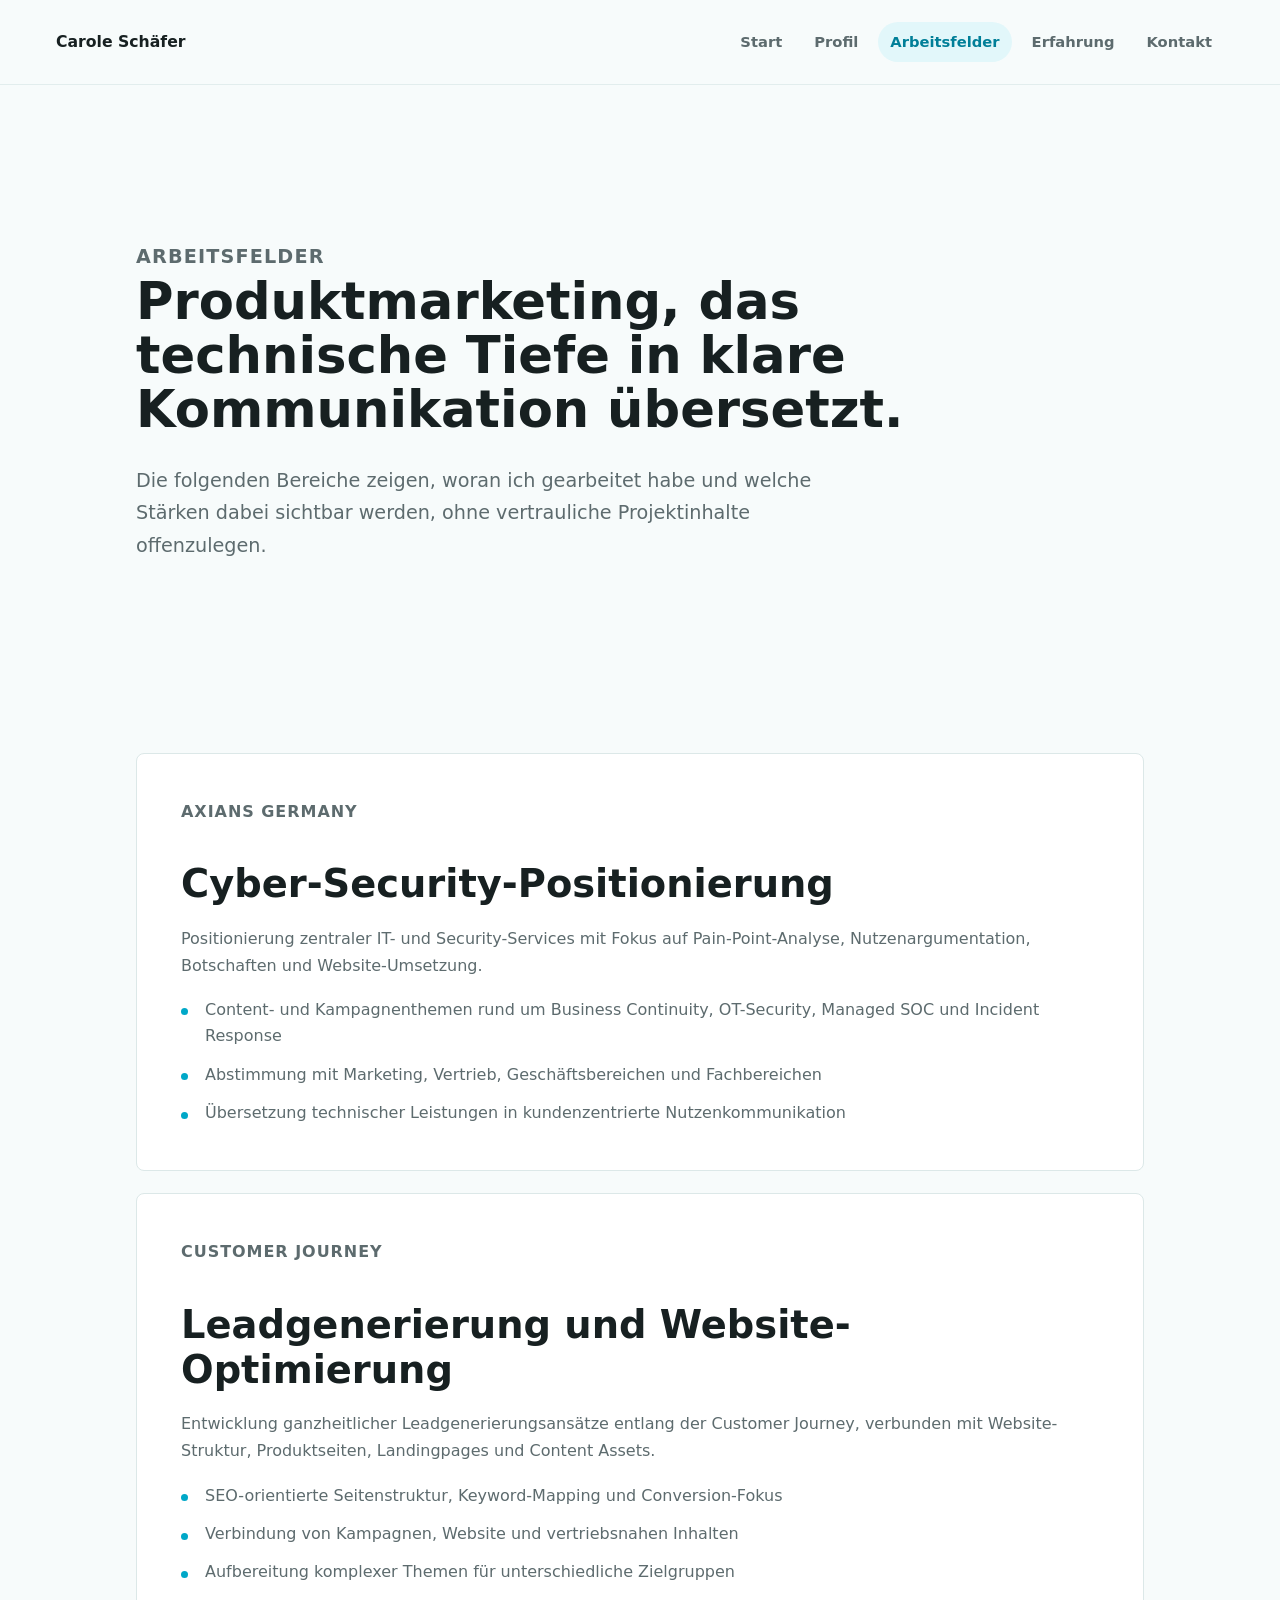
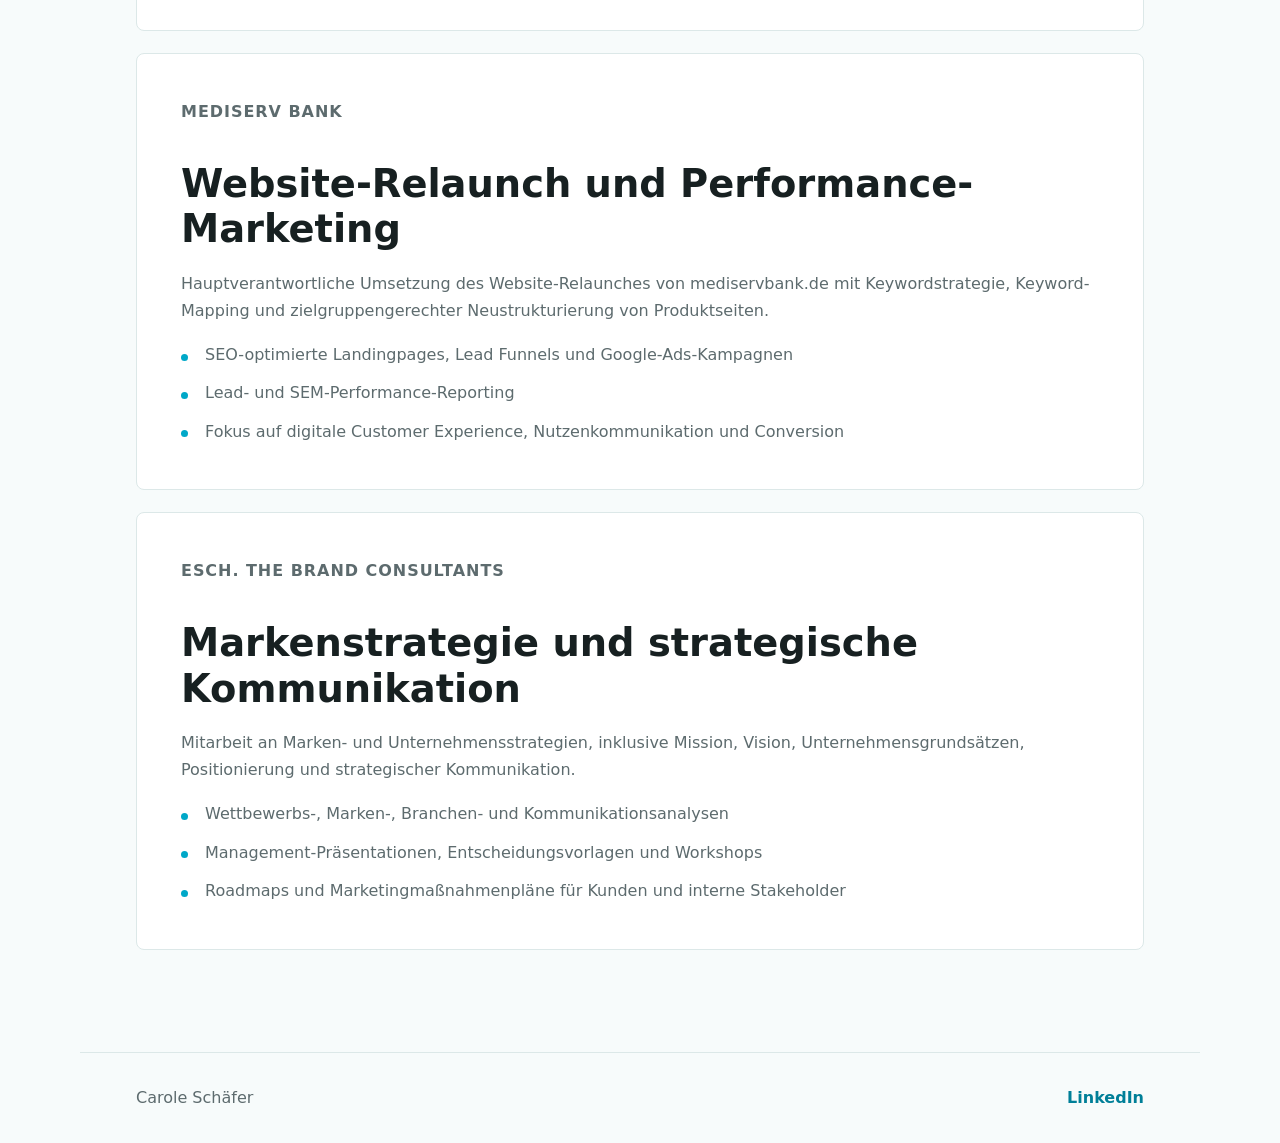
==== arbeitsfelder.html @ c72635a1 "Build static portfolio website" ====
<!doctype html>
<html lang="de">
  <head>
    <meta charset="utf-8">
    <meta name="viewport" content="width=device-width, initial-scale=1">
    <title>Arbeitsfelder | Carole Schäfer</title>
    <meta name="description" content="Ausgewählte Arbeitsfelder von Carole Schäfer in Produktmarketing, Cyber Security, Leadgenerierung, Website-Optimierung und Markenstrategie.">
    <link rel="stylesheet" href="styles.css">
  </head>
  <body>
    <header class="site-header">
      <a class="brand" href="index.html" aria-label="Startseite">Carole Schäfer</a>
      <nav class="site-nav" aria-label="Hauptnavigation">
        <a href="index.html">Start</a>
        <a href="profil.html">Profil</a>
        <a class="active" href="arbeitsfelder.html">Arbeitsfelder</a>
        <a href="erfahrung.html">Erfahrung</a>
        <a href="kontakt.html">Kontakt</a>
      </nav>
    </header>

    <main>
      <section class="page-hero">
        <p class="eyebrow">Arbeitsfelder</p>
        <h1>Produktmarketing, das technische Tiefe in klare Kommunikation übersetzt.</h1>
        <p>Die folgenden Bereiche zeigen, woran ich gearbeitet habe und welche Stärken dabei sichtbar werden, ohne vertrauliche Projektinhalte offenzulegen.</p>
      </section>

      <section class="section work-stack">
        <article class="work-item" id="cyber-security">
          <p class="section-kicker">Axians Germany</p>
          <h2>Cyber-Security-Positionierung</h2>
          <p>Positionierung zentraler IT- und Security-Services mit Fokus auf Pain-Point-Analyse, Nutzenargumentation, Botschaften und Website-Umsetzung.</p>
          <ul class="check-list">
            <li>Content- und Kampagnenthemen rund um Business Continuity, OT-Security, Managed SOC und Incident Response</li>
            <li>Abstimmung mit Marketing, Vertrieb, Geschäftsbereichen und Fachbereichen</li>
            <li>Übersetzung technischer Leistungen in kundenzentrierte Nutzenkommunikation</li>
          </ul>
        </article>

        <article class="work-item" id="leadgenerierung">
          <p class="section-kicker">Customer Journey</p>
          <h2>Leadgenerierung und Website-Optimierung</h2>
          <p>Entwicklung ganzheitlicher Leadgenerierungsansätze entlang der Customer Journey, verbunden mit Website-Struktur, Produktseiten, Landingpages und Content Assets.</p>
          <ul class="check-list">
            <li>SEO-orientierte Seitenstruktur, Keyword-Mapping und Conversion-Fokus</li>
            <li>Verbindung von Kampagnen, Website und vertriebsnahen Inhalten</li>
            <li>Aufbereitung komplexer Themen für unterschiedliche Zielgruppen</li>
          </ul>
        </article>

        <article class="work-item" id="mediserv">
          <p class="section-kicker">mediserv Bank</p>
          <h2>Website-Relaunch und Performance-Marketing</h2>
          <p>Hauptverantwortliche Umsetzung des Website-Relaunches von mediservbank.de mit Keywordstrategie, Keyword-Mapping und zielgruppengerechter Neustrukturierung von Produktseiten.</p>
          <ul class="check-list">
            <li>SEO-optimierte Landingpages, Lead Funnels und Google-Ads-Kampagnen</li>
            <li>Lead- und SEM-Performance-Reporting</li>
            <li>Fokus auf digitale Customer Experience, Nutzenkommunikation und Conversion</li>
          </ul>
        </article>

        <article class="work-item" id="esch">
          <p class="section-kicker">ESCH. The Brand Consultants</p>
          <h2>Markenstrategie und strategische Kommunikation</h2>
          <p>Mitarbeit an Marken- und Unternehmensstrategien, inklusive Mission, Vision, Unternehmensgrundsätzen, Positionierung und strategischer Kommunikation.</p>
          <ul class="check-list">
            <li>Wettbewerbs-, Marken-, Branchen- und Kommunikationsanalysen</li>
            <li>Management-Präsentationen, Entscheidungsvorlagen und Workshops</li>
            <li>Roadmaps und Marketingmaßnahmenpläne für Kunden und interne Stakeholder</li>
          </ul>
        </article>
      </section>
    </main>

    <footer class="site-footer">
      <p>Carole Schäfer</p>
      <a href="https://www.linkedin.com/in/carole-schaefer/">LinkedIn</a>
    </footer>
  </body>
</html>
---- styles.css ----
:root {
  --bg: #f7fbfb;
  --surface: #ffffff;
  --text: #172021;
  --muted: #5d6b6e;
  --line: #dce8e8;
  --accent: #00a8c8;
  --accent-deep: #007f98;
  --accent-soft: #e2f7fa;
  --shadow: 0 24px 70px rgba(20, 54, 58, 0.1);
  --font-sans: ui-sans-serif, system-ui, -apple-system, BlinkMacSystemFont, "Segoe UI", Arial, sans-serif;
  --max: 1120px;
}

* {
  box-sizing: border-box;
}

html {
  scroll-behavior: smooth;
}

body {
  margin: 0;
  background: var(--bg);
  color: var(--text);
  font-family: var(--font-sans);
  font-size: 16px;
  line-height: 1.65;
  text-rendering: optimizeLegibility;
  -webkit-font-smoothing: antialiased;
}

img {
  display: block;
  max-width: 100%;
}

a {
  color: inherit;
}

.site-header {
  align-items: center;
  background: rgba(247, 251, 251, 0.92);
  backdrop-filter: blur(18px);
  border-bottom: 1px solid rgba(220, 232, 232, 0.78);
  display: flex;
  gap: 28px;
  justify-content: space-between;
  margin: 0 auto;
  max-width: 100%;
  padding: 22px clamp(20px, 5vw, 56px);
  position: sticky;
  top: 0;
  z-index: 10;
}

.brand {
  color: var(--text);
  font-size: 0.98rem;
  font-weight: 720;
  letter-spacing: 0;
  text-decoration: none;
  white-space: nowrap;
}

.site-nav {
  align-items: center;
  display: flex;
  flex-wrap: wrap;
  gap: 8px;
  justify-content: flex-end;
}

.site-nav a {
  border-radius: 999px;
  color: var(--muted);
  font-size: 0.92rem;
  font-weight: 620;
  padding: 8px 12px;
  text-decoration: none;
}

.site-nav a:hover,
.site-nav a.active {
  background: var(--accent-soft);
  color: var(--accent-deep);
}

.hero,
.page-hero,
.contact-hero,
.section,
.site-footer {
  margin: 0 auto;
  max-width: var(--max);
  padding-left: clamp(20px, 5vw, 56px);
  padding-right: clamp(20px, 5vw, 56px);
}

.hero {
  align-items: center;
  display: grid;
  gap: clamp(36px, 7vw, 88px);
  grid-template-columns: minmax(0, 1.08fr) minmax(280px, 0.72fr);
  min-height: calc(100vh - 84px);
  padding-bottom: clamp(56px, 8vw, 92px);
  padding-top: clamp(56px, 8vw, 92px);
}

.hero-copy h1,
.page-hero h1,
.contact-hero h1 {
  font-family: var(--font-sans);
  font-size: clamp(2.55rem, 4.8vw, 4.55rem);
  font-weight: 700;
  letter-spacing: 0;
  line-height: 1.06;
  margin: 0;
  overflow-wrap: break-word;
}

.hero-copy h1 {
  max-width: 820px;
}

.page-hero h1,
.contact-hero h1 {
  font-size: clamp(2.35rem, 4vw, 3.95rem);
  max-width: 940px;
}

.eyebrow,
.section-kicker {
  color: var(--accent-deep);
  font-size: 0.78rem;
  font-weight: 760;
  letter-spacing: 0.06em;
  margin: 0 0 18px;
  text-transform: uppercase;
}

.hero-text,
.page-hero p,
.contact-hero p {
  color: var(--muted);
  font-size: clamp(1.05rem, 1.55vw, 1.2rem);
  line-height: 1.7;
  margin: 28px 0 0;
  max-width: 700px;
}

.hero-actions {
  display: flex;
  flex-wrap: wrap;
  gap: 12px;
  margin-top: 34px;
}

.button {
  align-items: center;
  border: 1px solid transparent;
  border-radius: 999px;
  display: inline-flex;
  font-weight: 700;
  justify-content: center;
  min-height: 48px;
  padding: 12px 20px;
  text-decoration: none;
  transition: transform 180ms ease, border-color 180ms ease, background 180ms ease;
}

.button:hover {
  transform: translateY(-1px);
}

.button.primary {
  background: var(--text);
  color: white;
}

.button.secondary {
  border-color: var(--line);
  color: var(--text);
}

.portrait-frame {
  background: linear-gradient(135deg, var(--accent-soft), #ffffff 62%);
  border: 1px solid var(--line);
  border-radius: 8px;
  box-shadow: var(--shadow);
  margin: 0;
  overflow: hidden;
  padding: 12px;
}

.portrait-frame img {
  aspect-ratio: 3 / 4;
  border-radius: 4px;
  height: auto;
  object-fit: cover;
  object-position: center top;
  width: 100%;
}

.section {
  padding-bottom: clamp(60px, 8vw, 104px);
  padding-top: clamp(60px, 8vw, 104px);
}

.section.compact {
  padding-bottom: clamp(44px, 6vw, 72px);
  padding-top: clamp(44px, 6vw, 72px);
}

.section-heading {
  margin-bottom: 30px;
  max-width: 720px;
}

h2,
h3,
p {
  overflow-wrap: anywhere;
}

h2 {
  font-size: clamp(1.85rem, 3vw, 2.9rem);
  font-weight: 690;
  letter-spacing: 0;
  line-height: 1.18;
  margin: 0;
}

h3 {
  font-size: 1.08rem;
  font-weight: 690;
  line-height: 1.32;
  margin: 0 0 12px;
}

p {
  margin: 0;
}

.intro-grid {
  border-top: 1px solid var(--line);
  display: grid;
  gap: 28px;
  grid-template-columns: 1fr 1fr;
  padding-top: 34px;
}

.intro-grid p,
.long-copy p,
.feature p,
.principle-grid p,
.work-item p,
.credential-grid p,
.contact-note p {
  color: var(--muted);
  font-size: 1rem;
  line-height: 1.7;
}

.feature-grid,
.principle-grid,
.credential-grid {
  display: grid;
  gap: 16px;
  grid-template-columns: repeat(3, minmax(0, 1fr));
}

.feature,
.principle-grid article,
.credential-grid article,
.contact-note {
  background: var(--surface);
  border: 1px solid var(--line);
  border-radius: 8px;
  padding: 24px;
}

.feature span {
  color: var(--accent);
  display: block;
  font-size: 0.84rem;
  font-weight: 760;
  margin-bottom: 26px;
}

.split-band {
  align-items: start;
  background: var(--text);
  color: white;
  display: grid;
  gap: 36px;
  grid-template-columns: 0.86fr 1fr;
  max-width: 100%;
  padding-left: max(clamp(20px, 5vw, 56px), calc((100vw - var(--max)) / 2 + 56px));
  padding-right: max(clamp(20px, 5vw, 56px), calc((100vw - var(--max)) / 2 + 56px));
}

.split-band .section-kicker {
  color: #79e5f4;
}

.link-list {
  display: grid;
  gap: 12px;
}

.link-list a {
  border-bottom: 1px solid rgba(255, 255, 255, 0.22);
  color: white;
  font-size: clamp(1.05rem, 1.55vw, 1.22rem);
  font-weight: 660;
  padding: 0 0 14px;
  text-decoration: none;
}

.link-list a:hover {
  color: #91edf7;
}

.closing-cta {
  text-align: center;
}

.closing-cta h2 {
  margin: 0 auto 30px;
  max-width: 820px;
}

.page-hero,
.contact-hero {
  padding-bottom: clamp(52px, 7vw, 88px);
  padding-top: clamp(70px, 10vw, 128px);
}

.page-hero h1,
.contact-hero h1 {
  max-width: 980px;
}

.profile-layout {
  align-items: start;
  border-top: 1px solid var(--line);
  display: grid;
  gap: clamp(28px, 5vw, 64px);
  grid-template-columns: minmax(220px, 0.38fr) minmax(0, 1fr);
  padding-top: 34px;
}

.profile-image {
  aspect-ratio: 4 / 5;
  border-radius: 8px;
  box-shadow: var(--shadow);
  object-fit: cover;
  object-position: center top;
  width: 100%;
}

.long-copy {
  display: grid;
  gap: 18px;
}

.long-copy h2 {
  margin-bottom: 6px;
}

.check-list {
  color: var(--muted);
  display: grid;
  gap: 12px;
  list-style: none;
  margin: 0;
  padding: 0;
}

.check-list li {
  padding-left: 24px;
  position: relative;
}

.check-list li::before {
  background: var(--accent);
  border-radius: 999px;
  content: "";
  height: 7px;
  left: 0;
  position: absolute;
  top: 0.72em;
  width: 7px;
}

.split-band .check-list {
  color: rgba(255, 255, 255, 0.78);
}

.work-stack {
  display: grid;
  gap: 22px;
}

.work-item {
  background: var(--surface);
  border: 1px solid var(--line);
  border-radius: 8px;
  display: grid;
  gap: 18px;
  padding: clamp(24px, 5vw, 44px);
}

.timeline {
  display: grid;
  gap: 18px;
}

.timeline-item {
  align-items: start;
  background: var(--surface);
  border: 1px solid var(--line);
  border-radius: 8px;
  display: grid;
  gap: 28px;
  grid-template-columns: 0.34fr 1fr;
  padding: clamp(24px, 5vw, 42px);
}

.timeline-meta {
  display: grid;
  gap: 6px;
}

.timeline-meta span,
.timeline-meta em {
  color: var(--muted);
  font-style: normal;
}

.timeline-meta strong {
  color: var(--accent-deep);
}

.timeline-item h2 {
  font-family: var(--font-sans);
  font-size: clamp(1.45rem, 2vw, 2rem);
  font-weight: 690;
  line-height: 1.18;
  margin-bottom: 18px;
}

.tag-list {
  display: flex;
  flex-wrap: wrap;
  gap: 10px;
}

.tag-list span {
  background: var(--accent-soft);
  border: 1px solid #c6eef3;
  border-radius: 999px;
  color: var(--accent-deep);
  font-size: 0.92rem;
  font-weight: 650;
  padding: 9px 13px;
}

.contact-hero {
  min-height: calc(100vh - 180px);
}

.contact-hero .button {
  margin-top: 34px;
}

.contact-note {
  margin-left: auto;
  margin-right: auto;
  max-width: 760px;
  text-align: center;
}

.contact-note h2 {
  font-size: clamp(1.6rem, 2.4vw, 2.25rem);
  margin-bottom: 16px;
}

.site-footer {
  align-items: center;
  border-top: 1px solid var(--line);
  color: var(--muted);
  display: flex;
  justify-content: space-between;
  padding-bottom: 32px;
  padding-top: 32px;
}

.site-footer a {
  color: var(--accent-deep);
  font-weight: 700;
  text-decoration: none;
}

@media (max-width: 900px) {
  .hero,
  .intro-grid,
  .split-band,
  .profile-layout,
  .timeline-item {
    grid-template-columns: 1fr;
  }

  .hero {
    min-height: 0;
  }

  .portrait-frame {
    max-width: 460px;
  }

  .feature-grid,
  .principle-grid,
  .credential-grid {
    grid-template-columns: 1fr;
  }

  .split-band {
    padding-left: clamp(20px, 5vw, 56px);
    padding-right: clamp(20px, 5vw, 56px);
  }
}

@media (max-width: 640px) {
  .site-header {
    align-items: flex-start;
    flex-direction: column;
    gap: 14px;
    padding-bottom: 16px;
    padding-top: 16px;
    position: static;
  }

  .site-nav {
    justify-content: flex-start;
  }

  .site-nav a {
    font-size: 0.88rem;
    padding: 7px 9px;
  }

  .hero-copy h1,
  .page-hero h1,
  .contact-hero h1 {
    font-size: clamp(2rem, 8.4vw, 2.48rem);
    line-height: 1.08;
  }

  .hero-actions,
  .button {
    width: 100%;
  }

  .portrait-frame {
    max-width: none;
  }

  .feature,
  .principle-grid article,
  .credential-grid article,
  .work-item,
  .timeline-item {
    padding: 20px;
  }

  .site-footer {
    align-items: flex-start;
    flex-direction: column;
    gap: 10px;
  }
}
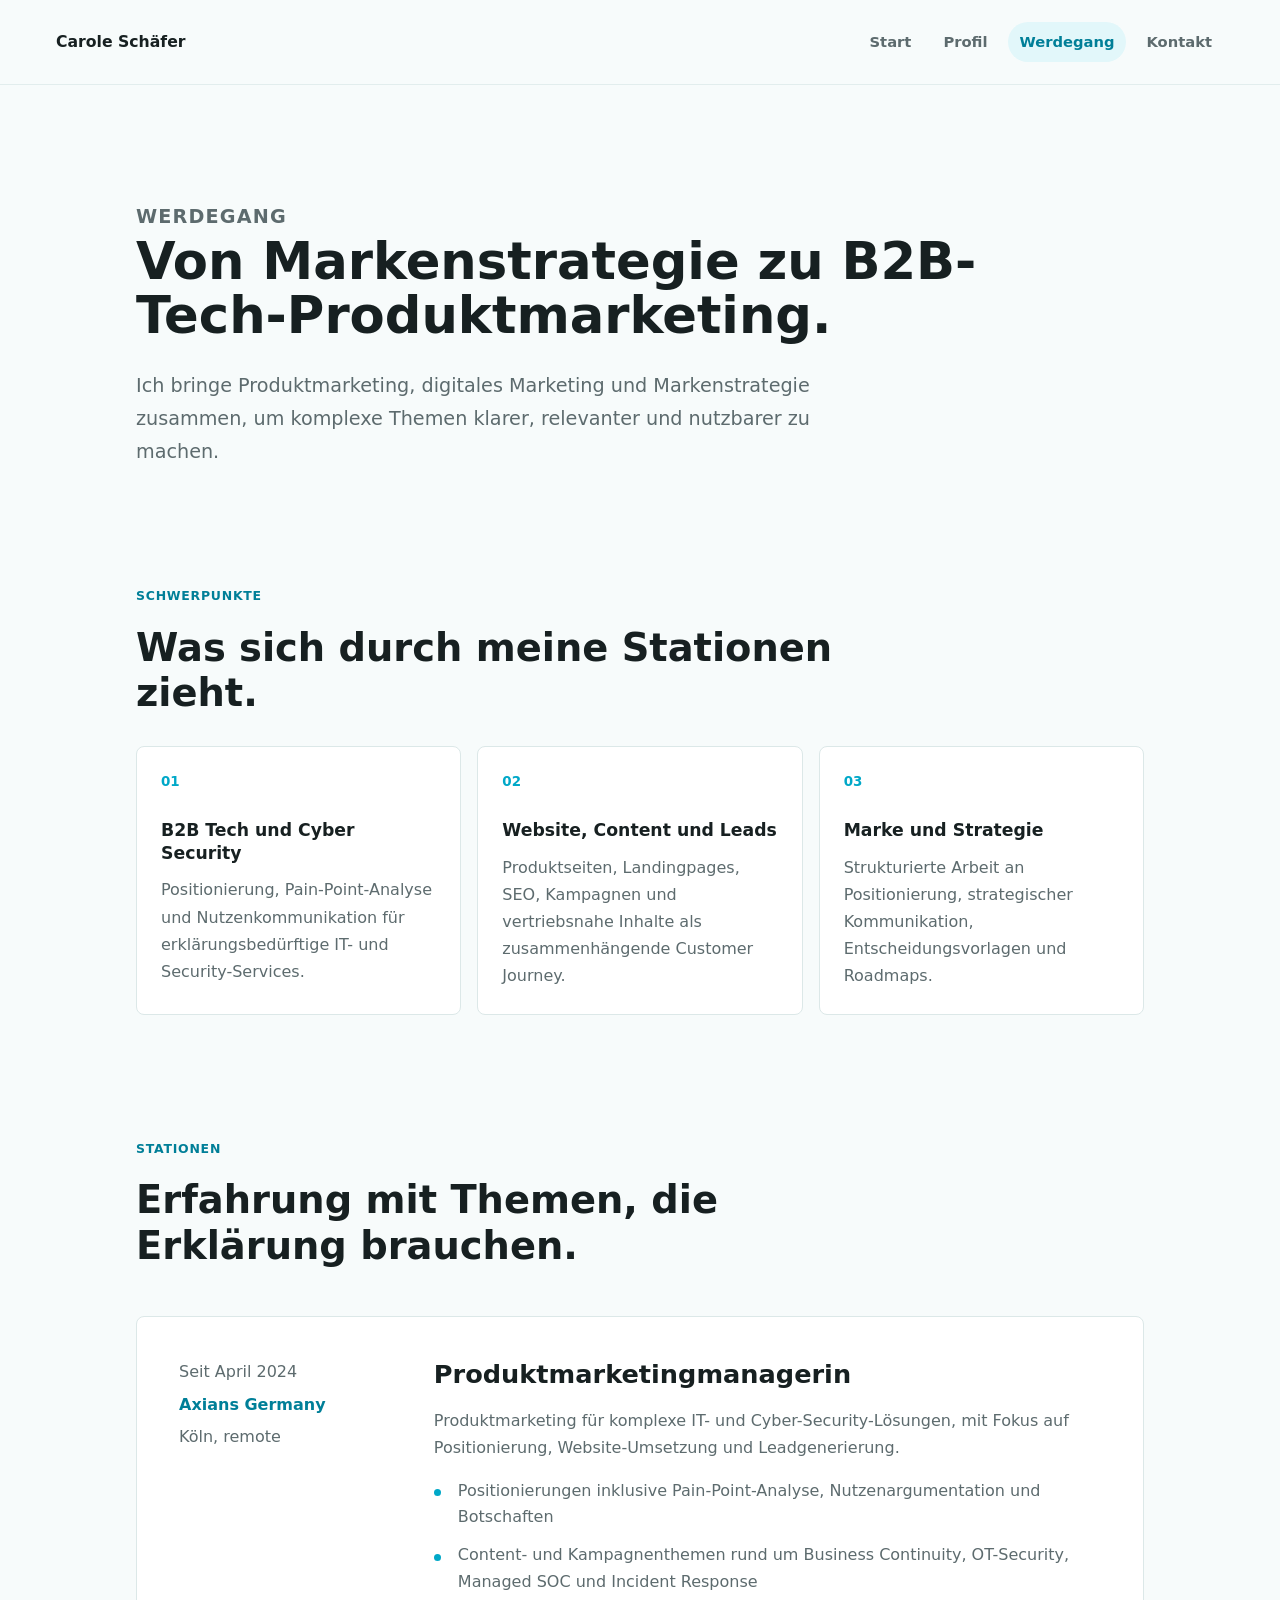
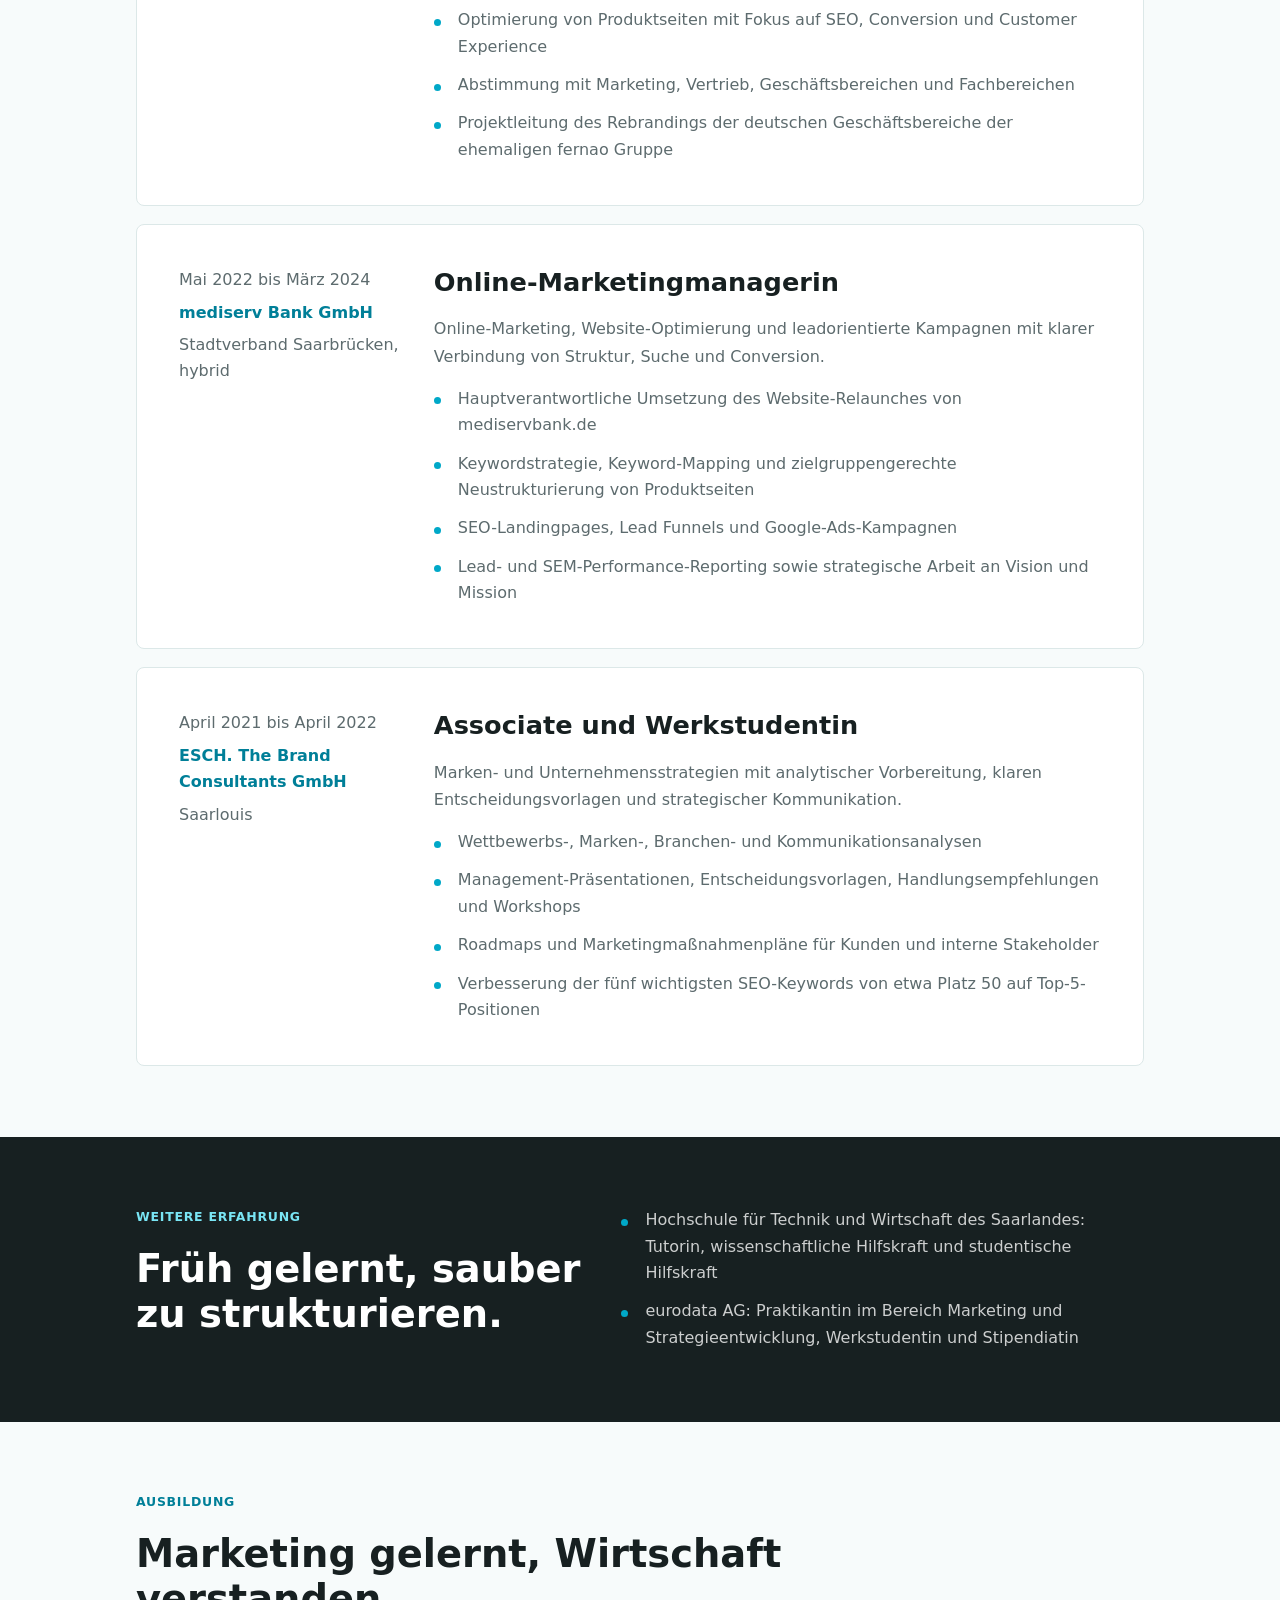
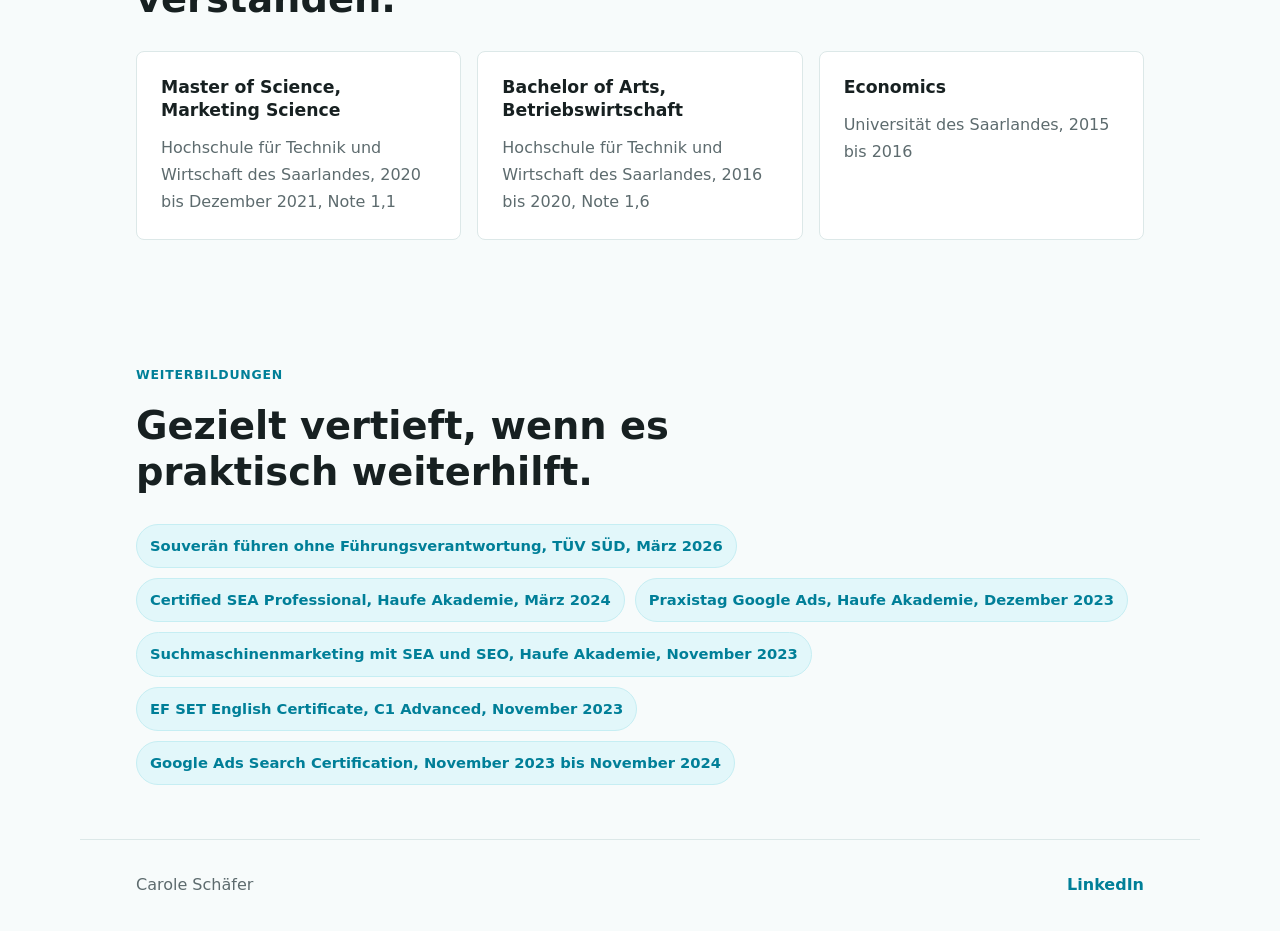
==== commit 4394739b: "Consolidate portfolio sections into Werdegang" ====
--- a/arbeitsfelder.html
+++ b/arbeitsfelder.html
@@ -3,79 +3,22 @@
   <head>
     <meta charset="utf-8">
     <meta name="viewport" content="width=device-width, initial-scale=1">
-    <title>Arbeitsfelder | Carole Schäfer</title>
-    <meta name="description" content="Ausgewählte Arbeitsfelder von Carole Schäfer in Produktmarketing, Cyber Security, Leadgenerierung, Website-Optimierung und Markenstrategie.">
+    <title>Weiterleitung | Werdegang</title>
+    <meta name="robots" content="noindex">
+    <meta http-equiv="refresh" content="0; url=werdegang.html">
+    <link rel="canonical" href="werdegang.html">
     <link rel="stylesheet" href="styles.css">
+    <script>
+      window.location.replace("werdegang.html" + window.location.hash);
+    </script>
   </head>
   <body>
-    <header class="site-header">
-      <a class="brand" href="index.html" aria-label="Startseite">Carole Schäfer</a>
-      <nav class="site-nav" aria-label="Hauptnavigation">
-        <a href="index.html">Start</a>
-        <a href="profil.html">Profil</a>
-        <a class="active" href="arbeitsfelder.html">Arbeitsfelder</a>
-        <a href="erfahrung.html">Erfahrung</a>
-        <a href="kontakt.html">Kontakt</a>
-      </nav>
-    </header>
-
     <main>
       <section class="page-hero">
-        <p class="eyebrow">Arbeitsfelder</p>
-        <h1>Produktmarketing, das technische Tiefe in klare Kommunikation übersetzt.</h1>
-        <p>Die folgenden Bereiche zeigen, woran ich gearbeitet habe und welche Stärken dabei sichtbar werden, ohne vertrauliche Projektinhalte offenzulegen.</p>
-      </section>
-
-      <section class="section work-stack">
-        <article class="work-item" id="cyber-security">
-          <p class="section-kicker">Axians Germany</p>
-          <h2>Cyber-Security-Positionierung</h2>
-          <p>Positionierung zentraler IT- und Security-Services mit Fokus auf Pain-Point-Analyse, Nutzenargumentation, Botschaften und Website-Umsetzung.</p>
-          <ul class="check-list">
-            <li>Content- und Kampagnenthemen rund um Business Continuity, OT-Security, Managed SOC und Incident Response</li>
-            <li>Abstimmung mit Marketing, Vertrieb, Geschäftsbereichen und Fachbereichen</li>
-            <li>Übersetzung technischer Leistungen in kundenzentrierte Nutzenkommunikation</li>
-          </ul>
-        </article>
-
-        <article class="work-item" id="leadgenerierung">
-          <p class="section-kicker">Customer Journey</p>
-          <h2>Leadgenerierung und Website-Optimierung</h2>
-          <p>Entwicklung ganzheitlicher Leadgenerierungsansätze entlang der Customer Journey, verbunden mit Website-Struktur, Produktseiten, Landingpages und Content Assets.</p>
-          <ul class="check-list">
-            <li>SEO-orientierte Seitenstruktur, Keyword-Mapping und Conversion-Fokus</li>
-            <li>Verbindung von Kampagnen, Website und vertriebsnahen Inhalten</li>
-            <li>Aufbereitung komplexer Themen für unterschiedliche Zielgruppen</li>
-          </ul>
-        </article>
-
-        <article class="work-item" id="mediserv">
-          <p class="section-kicker">mediserv Bank</p>
-          <h2>Website-Relaunch und Performance-Marketing</h2>
-          <p>Hauptverantwortliche Umsetzung des Website-Relaunches von mediservbank.de mit Keywordstrategie, Keyword-Mapping und zielgruppengerechter Neustrukturierung von Produktseiten.</p>
-          <ul class="check-list">
-            <li>SEO-optimierte Landingpages, Lead Funnels und Google-Ads-Kampagnen</li>
-            <li>Lead- und SEM-Performance-Reporting</li>
-            <li>Fokus auf digitale Customer Experience, Nutzenkommunikation und Conversion</li>
-          </ul>
-        </article>
-
-        <article class="work-item" id="esch">
-          <p class="section-kicker">ESCH. The Brand Consultants</p>
-          <h2>Markenstrategie und strategische Kommunikation</h2>
-          <p>Mitarbeit an Marken- und Unternehmensstrategien, inklusive Mission, Vision, Unternehmensgrundsätzen, Positionierung und strategischer Kommunikation.</p>
-          <ul class="check-list">
-            <li>Wettbewerbs-, Marken-, Branchen- und Kommunikationsanalysen</li>
-            <li>Management-Präsentationen, Entscheidungsvorlagen und Workshops</li>
-            <li>Roadmaps und Marketingmaßnahmenpläne für Kunden und interne Stakeholder</li>
-          </ul>
-        </article>
+        <p class="eyebrow">Weiterleitung</p>
+        <h1>Die Arbeitsfelder sind jetzt Teil des Werdegangs.</h1>
+        <p><a href="werdegang.html">Zur Seite Werdegang wechseln</a></p>
       </section>
     </main>
-
-    <footer class="site-footer">
-      <p>Carole Schäfer</p>
-      <a href="https://www.linkedin.com/in/carole-schaefer/">LinkedIn</a>
-    </footer>
   </body>
 </html>
--- a/styles.css
+++ b/styles.css
@@ -205,11 +205,21 @@
 }
 
 .section {
+  padding-bottom: clamp(42px, 5.5vw, 74px);
+  padding-top: clamp(42px, 5.5vw, 74px);
+}
+
+.section.compact {
+  padding-bottom: clamp(34px, 4.5vw, 54px);
+  padding-top: clamp(34px, 4.5vw, 54px);
+}
+
+.home-page .section {
   padding-bottom: clamp(60px, 8vw, 104px);
   padding-top: clamp(60px, 8vw, 104px);
 }
 
-.section.compact {
+.home-page .section.compact {
   padding-bottom: clamp(44px, 6vw, 72px);
   padding-top: clamp(44px, 6vw, 72px);
 }
@@ -257,6 +267,7 @@
 .feature p,
 .principle-grid p,
 .work-item p,
+.timeline-item p,
 .credential-grid p,
 .contact-note p {
   color: var(--muted);
@@ -335,8 +346,8 @@
 
 .page-hero,
 .contact-hero {
-  padding-bottom: clamp(52px, 7vw, 88px);
-  padding-top: clamp(70px, 10vw, 128px);
+  padding-bottom: clamp(36px, 5vw, 64px);
+  padding-top: clamp(46px, 7vw, 88px);
 }
 
 .page-hero h1,
@@ -349,16 +360,15 @@
   border-top: 1px solid var(--line);
   display: grid;
   gap: clamp(28px, 5vw, 64px);
-  grid-template-columns: minmax(220px, 0.38fr) minmax(0, 1fr);
+  grid-template-columns: minmax(300px, 0.48fr) minmax(0, 1fr);
   padding-top: 34px;
 }
 
 .profile-image {
-  aspect-ratio: 4 / 5;
+  background: var(--surface);
   border-radius: 8px;
   box-shadow: var(--shadow);
-  object-fit: cover;
-  object-position: center top;
+  height: auto;
   width: 100%;
 }
 
@@ -453,6 +463,10 @@
   margin-bottom: 18px;
 }
 
+.timeline-item .check-list {
+  margin-top: 16px;
+}
+
 .tag-list {
   display: flex;
   flex-wrap: wrap;
@@ -470,7 +484,7 @@
 }
 
 .contact-hero {
-  min-height: calc(100vh - 180px);
+  min-height: 0;
 }
 
 .contact-hero .button {
